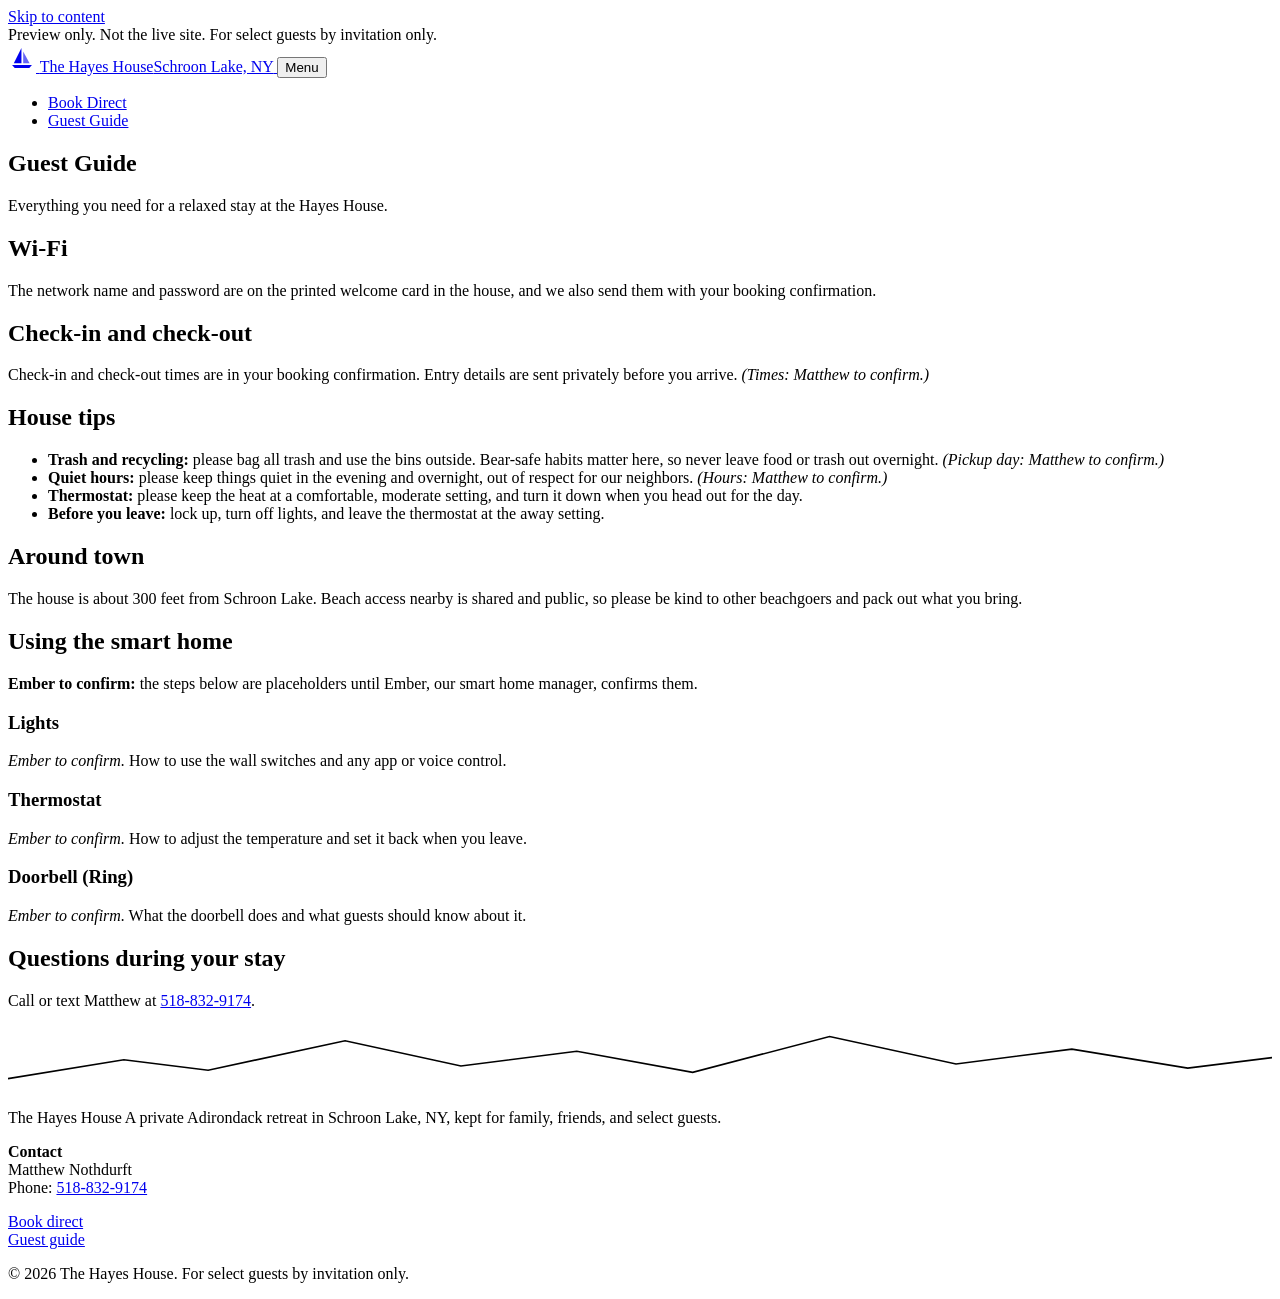
==== guide.html @ 5c08fef6 "Preview: direct booking and guest guide" ====
<!doctype html>
<html lang="en">
<head>
  <meta charset="utf-8">
  <meta name="viewport" content="width=device-width, initial-scale=1">
  <meta name="robots" content="noindex, nofollow">
  <title>Guest Guide | The Hayes House (Preview)</title>
  <meta name="description" content="Guest guide for the Hayes House.">
  <link rel="stylesheet" href="https://fonts.googleapis.com/css2?family=Cormorant+Garamond:wght@500;600;700&amp;family=Inter:wght@400;500;600&amp;display=swap">
  <link rel="stylesheet" href="css/style.css">
  <link rel="icon" href="images/favicon.svg" type="image/svg+xml">
  <script src="js/main.js" defer></script>
</head>
<body>
  <a class="skip" href="#main">Skip to content</a>
  <div class="draft-banner" role="note">Preview only. Not the live site. For select guests by invitation only.</div>
  <header class="site-header">
    <div class="wrap header-inner">
      <a href="index.html" class="logo">
        <span class="logo-mark" aria-hidden="true"><svg viewBox="0 0 48 48" width="28" height="28" focusable="false"><path d="M23 7 V33 H10 Z" fill="currentColor"/><path d="M26 13 V33 H37 Z" fill="currentColor" opacity=".6"/><path d="M7 36 H41 L36.5 41 H11.5 Z" fill="currentColor"/></svg></span>
        <span><span class="logo-name" data-site="name">The Hayes House</span><span class="logo-sub">Schroon Lake, NY</span></span>
      </a>
      <button class="nav-toggle" type="button" aria-expanded="false" aria-controls="site-nav">Menu</button>
      <nav class="site-nav" id="site-nav" aria-label="Main">
        <ul>
          <li><a href="index.html" class="nav-cta">Book Direct</a></li>
          <li><a href="guide.html">Guest Guide</a></li>
        </ul>
      </nav>
    </div>
  </header>

  
  <main id="main">
    <section class="page-hero">
      <div class="wrap">
        <h1>Guest Guide</h1>
        <p>Everything you need for a relaxed stay at the Hayes House.</p>
      </div>
    </section>
    <section class="section">
      <div class="wrap">
        <h2>Wi-Fi</h2>
        <p>The network name and password are on the printed welcome card in the house, and we also send them with your booking confirmation.</p>

        <h2>Check-in and check-out</h2>
        <p>Check-in and check-out times are in your booking confirmation. Entry details are sent privately before you arrive. <em>(Times: Matthew to confirm.)</em></p>

        <h2>House tips</h2>
        <ul>
          <li><strong>Trash and recycling:</strong> please bag all trash and use the bins outside. Bear-safe habits matter here, so never leave food or trash out overnight. <em>(Pickup day: Matthew to confirm.)</em></li>
          <li><strong>Quiet hours:</strong> please keep things quiet in the evening and overnight, out of respect for our neighbors. <em>(Hours: Matthew to confirm.)</em></li>
          <li><strong>Thermostat:</strong> please keep the heat at a comfortable, moderate setting, and turn it down when you head out for the day.</li>
          <li><strong>Before you leave:</strong> lock up, turn off lights, and leave the thermostat at the away setting.</li>
        </ul>

        <h2>Around town</h2>
        <p>The house is about 300 feet from Schroon Lake. Beach access nearby is shared and public, so please be kind to other beachgoers and pack out what you bring.</p>

        <h2>Using the smart home</h2>
        <div class="card" role="note"><p><strong>Ember to confirm:</strong> the steps below are placeholders until Ember, our smart home manager, confirms them.</p></div>
        <h3>Lights</h3>
        <p><em>Ember to confirm.</em> How to use the wall switches and any app or voice control.</p>
        <h3>Thermostat</h3>
        <p><em>Ember to confirm.</em> How to adjust the temperature and set it back when you leave.</p>
        <h3>Doorbell (Ring)</h3>
        <p><em>Ember to confirm.</em> What the doorbell does and what guests should know about it.</p>

        <h2>Questions during your stay</h2>
        <p>Call or text Matthew at <a href="tel:+15188329174">518-832-9174</a>.</p>
      </div>
    </section>
  </main>
<footer class="site-footer">
    <svg class="ridge" viewBox="0 0 1200 60" preserveAspectRatio="none" aria-hidden="true" focusable="false"><path d="M0 50 L110 32 L190 42 L320 14 L430 38 L540 24 L650 44 L780 10 L900 36 L1010 22 L1120 40 L1200 30" fill="none" stroke="currentColor" stroke-width="1.5"/></svg>
    <div class="wrap footer-grid">
      <div>
        <p><span class="logo-name" data-site="name">The Hayes House</span>
        A private Adirondack retreat in Schroon Lake, NY, kept for family, friends, and select guests.</p>
      </div>
      <div>
        <p><strong>Contact</strong><br>
        Matthew Nothdurft<br>
        Phone: <a href="tel:+15188329174">518-832-9174</a></p>
      </div>
      <div>
        <p><a href="index.html">Book direct</a><br>
        <a href="guide.html">Guest guide</a></p>
      </div>
    </div>
    <p class="wrap small">© <span data-year>2026</span> <span data-site="name">The Hayes House</span>. For select guests by invitation only.</p>
  </footer>
</body>
</html>
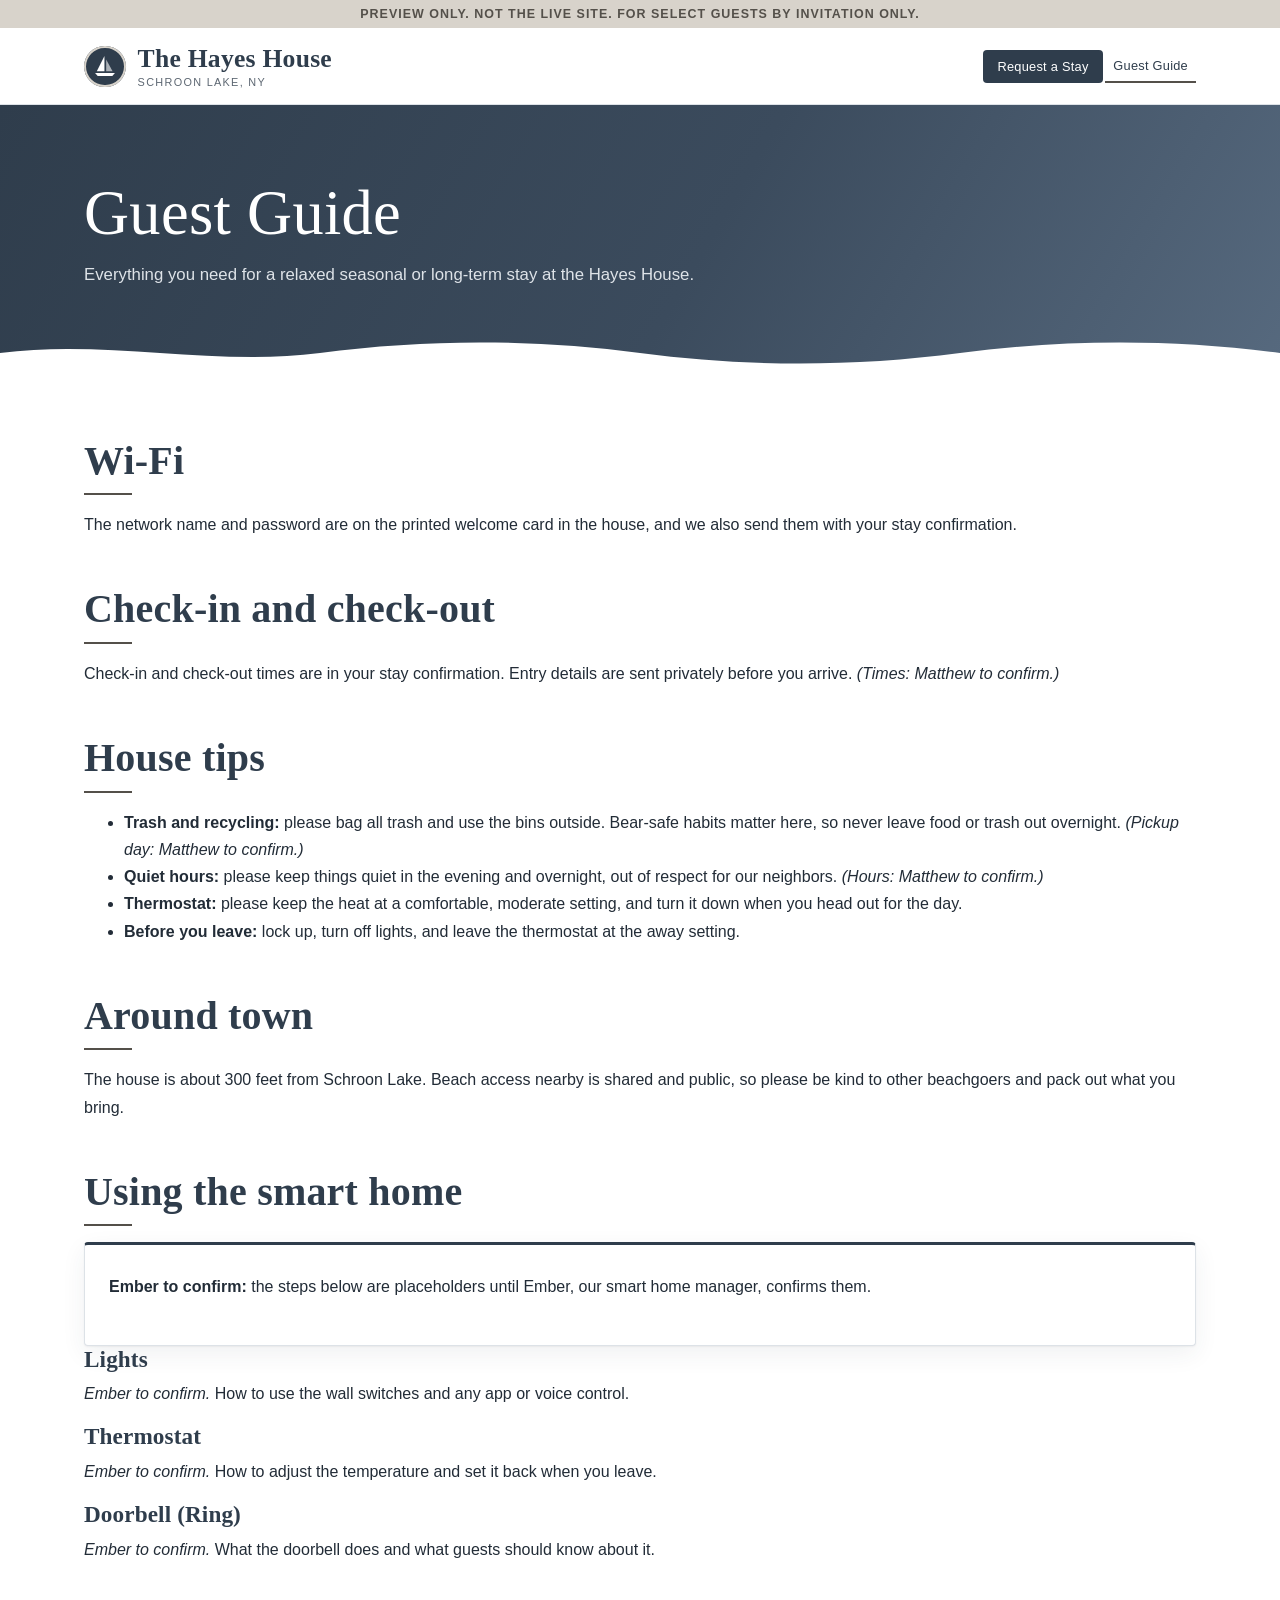
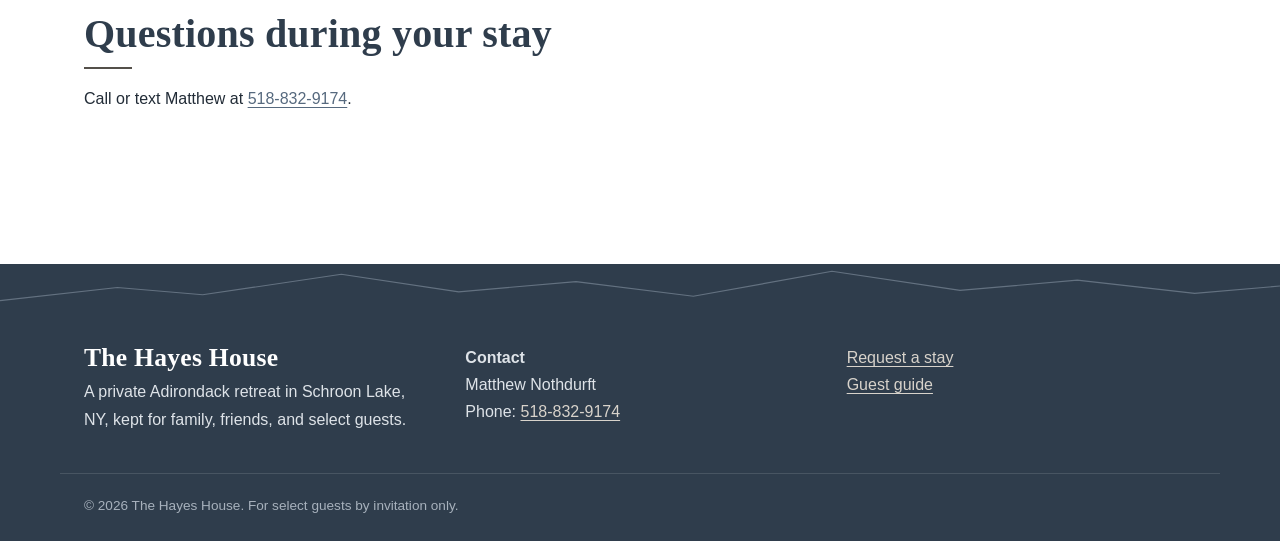
==== commit 9c2d139c: "Preview: multi-step seasonal/long-term stay request Rebuild the booking preview as a four-step reque" ====
--- a/guide.html
+++ b/guide.html
@@ -5,7 +5,7 @@
   <meta name="viewport" content="width=device-width, initial-scale=1">
   <meta name="robots" content="noindex, nofollow">
   <title>Guest Guide | The Hayes House (Preview)</title>
-  <meta name="description" content="Guest guide for the Hayes House.">
+  <meta name="description" content="Guest guide for a seasonal or long-term stay at the Hayes House.">
   <link rel="stylesheet" href="https://fonts.googleapis.com/css2?family=Cormorant+Garamond:wght@500;600;700&amp;family=Inter:wght@400;500;600&amp;display=swap">
   <link rel="stylesheet" href="css/style.css">
   <link rel="icon" href="images/favicon.svg" type="image/svg+xml">
@@ -23,28 +23,27 @@
       <button class="nav-toggle" type="button" aria-expanded="false" aria-controls="site-nav">Menu</button>
       <nav class="site-nav" id="site-nav" aria-label="Main">
         <ul>
-          <li><a href="index.html" class="nav-cta">Book Direct</a></li>
+          <li><a href="index.html" class="nav-cta">Request a Stay</a></li>
           <li><a href="guide.html">Guest Guide</a></li>
         </ul>
       </nav>
     </div>
   </header>
 
-  
   <main id="main">
     <section class="page-hero">
       <div class="wrap">
         <h1>Guest Guide</h1>
-        <p>Everything you need for a relaxed stay at the Hayes House.</p>
+        <p>Everything you need for a relaxed seasonal or long-term stay at the Hayes House.</p>
       </div>
     </section>
     <section class="section">
       <div class="wrap">
         <h2>Wi-Fi</h2>
-        <p>The network name and password are on the printed welcome card in the house, and we also send them with your booking confirmation.</p>
+        <p>The network name and password are on the printed welcome card in the house, and we also send them with your stay confirmation.</p>
 
         <h2>Check-in and check-out</h2>
-        <p>Check-in and check-out times are in your booking confirmation. Entry details are sent privately before you arrive. <em>(Times: Matthew to confirm.)</em></p>
+        <p>Check-in and check-out times are in your stay confirmation. Entry details are sent privately before you arrive. <em>(Times: Matthew to confirm.)</em></p>
 
         <h2>House tips</h2>
         <ul>
@@ -84,11 +83,11 @@
         Phone: <a href="tel:+15188329174">518-832-9174</a></p>
       </div>
       <div>
-        <p><a href="index.html">Book direct</a><br>
+        <p><a href="index.html">Request a stay</a><br>
         <a href="guide.html">Guest guide</a></p>
       </div>
     </div>
-    <p class="wrap small">© <span data-year>2026</span> <span data-site="name">The Hayes House</span>. For select guests by invitation only.</p>
+    <p class="wrap small">&copy; <span data-year>2026</span> <span data-site="name">The Hayes House</span>. For select guests by invitation only.</p>
   </footer>
 </body>
 </html>
--- a/css/style.css
+++ b/css/style.css
@@ -0,0 +1,198 @@
+/* The Hayes House: shared styles (coastal / nautical theme). Edit colors in :root. */
+:root {
+  --navy: #2f3d4c;        /* SW 6244 Naval */
+  --navy-2: #3b4b5d;
+  --steel: #56697e;       /* lighter Naval */
+  --sky: #a3b1c0;
+  --mist: #eef1f4;        /* pale Naval tint */
+  --white: #ffffff;
+  --bronze: #54504a;      /* SW 7048 Urbane Bronze */
+  --bronze-tint: #d8d3cb; /* light Urbane Bronze tint */
+  --brass: var(--bronze);
+  --brass-dark: var(--bronze);
+  --ink: #222c37;
+  --muted: #5d6772;
+  --line: #dde2e7;
+  --radius: 4px;
+  --shadow: 0 1px 2px rgba(47,61,76,.06), 0 8px 24px rgba(47,61,76,.07);
+  --max: 1160px;
+  --serif: "Cormorant Garamond", "Playfair Display", "Iowan Old Style", "Palatino Linotype", Palatino, Georgia, serif;
+  --sans: "Inter", -apple-system, BlinkMacSystemFont, "Segoe UI", Roboto, "Helvetica Neue", Arial, sans-serif;
+}
+* { box-sizing: border-box; }
+html { scroll-behavior: smooth; }
+body { margin: 0; color: var(--ink); background: var(--white); font: 400 1rem/1.7 var(--sans); -webkit-font-smoothing: antialiased; }
+h1, h2, h3 { font-family: var(--serif); font-weight: 600; line-height: 1.15; color: var(--navy); letter-spacing: .005em; }
+h1 { font-size: clamp(2.4rem, 6vw, 3.9rem); margin: 0 0 .75rem; }
+h2 { font-size: clamp(1.8rem, 3.6vw, 2.5rem); margin: 3rem 0 1rem; }
+h2::after { content: ""; display: block; width: 48px; height: 2px; background: var(--brass); margin-top: .6rem; }
+h3 { font-size: 1.45rem; margin: 0 0 .5rem; }
+p { margin: 0 0 1rem; }
+a { color: var(--steel); text-underline-offset: 3px; }
+a:hover { color: var(--navy); }
+a:focus-visible, button:focus-visible, input:focus-visible, select:focus-visible, textarea:focus-visible, summary:focus-visible {
+  outline: 2px solid var(--brass); outline-offset: 3px;
+}
+img { max-width: 100%; height: auto; display: block; }
+.wrap { max-width: var(--max); margin: 0 auto; padding: 0 1.5rem; }
+.section { padding: 4.5rem 0; }
+.section > .wrap > h2:first-child { margin-top: 0; }
+.section.alt { background: var(--mist); }
+.lead { font-size: 1.15rem; color: var(--muted); max-width: 46rem; }
+.small { font-size: .85rem; color: var(--muted); }
+
+.skip { position: absolute; left: -999px; top: 0; background: #fff; padding: .5rem 1rem; z-index: 100; }
+.skip:focus { left: 1rem; }
+
+/* Placeholder callouts, intentionally obvious */
+.ph { display: inline; background: #fff7e6; color: #5a4214; border: 1px solid #e3c98f; border-left: 4px solid var(--brass-dark);
+  padding: .1rem .5rem; border-radius: 2px; font: 500 .9em/1.6 var(--sans); box-decoration-break: clone; -webkit-box-decoration-break: clone; }
+.ph::before { content: "PLACEHOLDER · "; font-weight: 700; letter-spacing: .06em; font-size: .85em; color: #8a5a00; }
+.ph.confirm { background: #eceff3; border-color: #b5c0cc; border-left-color: var(--steel); color: var(--navy); }
+.ph.confirm::before { content: "WORDING TO CONFIRM · "; color: var(--steel); }
+.draft-banner { background: var(--bronze-tint); color: var(--bronze); text-align: center; font: 600 .78rem var(--sans); letter-spacing: .08em; text-transform: uppercase; padding: .45rem 1rem; }
+
+/* Header */
+.site-header { background: rgba(255,255,255,.96); backdrop-filter: blur(6px); border-bottom: 1px solid var(--line); position: sticky; top: 0; z-index: 50; }
+.header-inner { position: relative; display: flex; align-items: center; justify-content: space-between; gap: 1rem; min-height: 4.75rem; }
+.logo { display: flex; align-items: center; gap: .75rem; color: var(--navy); text-decoration: none; }
+.logo:hover { color: var(--navy); }
+.logo-mark { width: 2.6rem; height: 2.6rem; border-radius: 50%; background: var(--navy); color: var(--white); display: grid; place-items: center; box-shadow: inset 0 0 0 2px var(--bronze-tint); }
+.logo-name { font: 600 1.6rem/1.1 var(--serif); letter-spacing: .01em; display: block; }
+.logo-sub { font: 500 .68rem var(--sans); letter-spacing: .12em; text-transform: uppercase; color: var(--muted); display: block; margin-top: .15rem; }
+.nav-toggle { display: none; background: transparent; border: 1px solid var(--navy); color: var(--navy); border-radius: var(--radius); padding: .45rem .9rem; font: 600 .8rem var(--sans); letter-spacing: .1em; text-transform: uppercase; cursor: pointer; }
+.site-nav ul { list-style: none; display: flex; flex-wrap: nowrap; align-items: center; gap: .15rem; margin: 0; padding: 0; }
+.site-nav a { color: var(--navy); text-decoration: none; padding: .5rem .5rem; font: 500 .8rem var(--sans); letter-spacing: .02em; white-space: nowrap; display: block; border-bottom: 2px solid transparent; }
+.site-nav a:hover { color: var(--steel); }
+.site-nav a[aria-current="page"] { border-bottom-color: var(--brass); }
+.site-nav a.nav-cta { background: var(--navy); color: var(--white); border-radius: var(--radius); padding: .55rem .9rem; margin-left: .3rem; border-bottom: 0; }
+.site-nav a.nav-cta:hover { background: var(--steel); color: var(--white); }
+@media (max-width: 1180px) {
+  .nav-toggle { display: block; }
+  .site-nav { display: none; position: absolute; left: 0; right: 0; top: 100%; background: var(--white); border-bottom: 1px solid var(--line); box-shadow: var(--shadow); padding: .75rem 1.5rem 1.25rem; }
+  .site-nav.open { display: block; }
+  .site-nav ul { flex-direction: column; align-items: stretch; flex-wrap: wrap; }
+  .site-nav a.nav-cta { margin: .5rem 0 0; text-align: center; }
+}
+
+/* Hero: framed house photo over a muted lake background */
+.hero { color: var(--white); padding: 4.5rem 0 5.5rem; position: relative;
+  background: linear-gradient(100deg, rgba(47,61,76,.8) 0%, rgba(47,61,76,.5) 45%, rgba(47,61,76,.3) 100%), url("../images/lake-shoreline-soft.jpg") 50% 40%/cover no-repeat;
+  background-color: var(--navy); }
+.hero .wrap { width: 100%; }
+.hero-grid { display: grid; grid-template-columns: minmax(0, 5fr) minmax(0, 7fr); align-items: center; }
+.hero-panel { position: relative; z-index: 2; grid-column: 1; grid-row: 1; justify-self: end; margin-right: -3.5rem; max-width: 25rem; background: rgba(47,61,76,.9); -webkit-backdrop-filter: blur(6px); backdrop-filter: blur(6px); padding: 1.4rem 1.6rem 1.5rem; border-radius: var(--radius); border-left: 3px solid var(--bronze-tint); box-shadow: 0 12px 32px rgba(20,28,36,.35); }
+.hero-photo { grid-column: 2; grid-row: 1; margin: 0; padding: 8px; background: var(--bronze-tint); border-radius: 6px; box-shadow: 0 2px 6px rgba(20,28,36,.25), 0 24px 48px rgba(20,28,36,.45); }
+.hero-photo img { display: block; width: 100%; aspect-ratio: 3/2; object-fit: cover; object-position: 50% 20%; border-radius: 3px; }
+.hero h1 { color: var(--white); font-weight: 500; font-size: clamp(1.8rem, 4vw, 2.5rem); margin: 0 0 .4rem; }
+.hero p { font-size: .98rem; max-width: 28rem; color: #e9edf1; margin: 0 0 .4rem; }
+.hero .btn-row { margin-top: .9rem; gap: .6rem; }
+.hero .btn { padding: .6rem 1rem; font-size: .72rem; }
+@media (max-width: 860px) {
+  .hero { padding: 2rem 0 4.5rem; background-image: linear-gradient(to bottom, rgba(47,61,76,.3) 0%, rgba(47,61,76,.65) 60%, rgba(47,61,76,.85) 100%), url("../images/lake-shoreline-soft-800.jpg"); background-position: center, 50% 30%; }
+  .hero-grid { grid-template-columns: 1fr; }
+  .hero-photo { grid-column: 1; grid-row: 1; padding: 6px; }
+  .hero-panel { grid-column: 1; grid-row: 2; justify-self: stretch; margin: -2.25rem .6rem 0; max-width: none; padding: 1.1rem 1.1rem 1.2rem; }
+  .hero .btn-row { gap: .5rem; }
+  .hero .btn { padding: .6rem .85rem; }
+}
+.hero .small { color: #e9edf1; }
+.page-hero { background: linear-gradient(120deg, var(--navy) 0%, var(--navy-2) 55%, var(--steel) 100%); color: var(--white); padding: 4.5rem 0 4.75rem; position: relative; }
+.page-hero h1 { color: var(--white); font-weight: 500; }
+.page-hero p { margin: 0; color: #dee3e8; max-width: 44rem; font-size: 1.05rem; }
+/* wave divider under page heroes */
+.hero::after, .page-hero::after { content: ""; position: absolute; left: 0; right: 0; bottom: -1px; height: 28px;
+  background: url("data:image/svg+xml,%3Csvg xmlns='http://www.w3.org/2000/svg' viewBox='0 0 1200 28' preserveAspectRatio='none'%3E%3Cpath d='M0 14 C100 0 200 28 300 14 S500 0 600 14 S800 28 900 14 S1100 0 1200 14 V28 H0 Z' fill='%23ffffff'/%3E%3C/svg%3E") center/100% 100% no-repeat; }
+
+/* Buttons */
+.btn { display: inline-block; background: var(--navy); color: var(--white); text-decoration: none; padding: .9rem 1.6rem; border-radius: var(--radius); font: 600 .82rem var(--sans); letter-spacing: .1em; text-transform: uppercase; border: 1px solid var(--navy); cursor: pointer; transition: background .2s, color .2s; }
+.btn:hover { background: var(--steel); border-color: var(--steel); color: var(--white); }
+.hero .btn { background: var(--bronze-tint); border-color: var(--bronze-tint); color: var(--navy); }
+.hero .btn:hover { background: var(--white); border-color: var(--white); }
+.btn.secondary, .hero .btn.secondary { background: transparent; border-color: currentColor; color: inherit; }
+.btn.secondary:hover { background: var(--navy); color: var(--white); }
+.hero .btn.secondary:hover { background: var(--white); color: var(--navy); }
+.btn-row { display: flex; flex-wrap: wrap; gap: .9rem; margin-top: 2rem; }
+
+/* Cards & grids */
+.grid { display: grid; gap: 1.5rem; grid-template-columns: repeat(auto-fit, minmax(240px, 1fr)); }
+.card { background: var(--white); border: 1px solid var(--line); border-top: 3px solid var(--navy); border-radius: var(--radius); padding: 1.75rem 1.5rem; box-shadow: var(--shadow); }
+.card.steel { border-top-color: var(--steel); }
+.card.wood { border-top-color: var(--brass); }
+
+/* Gallery */
+.gallery { display: grid; gap: 1.25rem; grid-template-columns: repeat(auto-fill, minmax(240px, 1fr)); }
+.gallery.three { grid-template-columns: repeat(auto-fit, minmax(240px, 1fr)); }
+.gallery figure { margin: 0; background: var(--white); border-radius: var(--radius); overflow: hidden; border: 1px solid var(--line); box-shadow: var(--shadow); }
+.gallery img { aspect-ratio: 4/3; object-fit: cover; width: 100%; }
+.gallery figcaption { padding: .75rem 1rem; font: 500 .9rem var(--sans); color: var(--navy); }
+
+/* Photos */
+.feature-photo { margin: 1.5rem 0 2rem; border-radius: var(--radius); overflow: hidden; border: 1px solid var(--line); box-shadow: var(--shadow); background: var(--white); }
+.feature-photo img { width: 100%; aspect-ratio: 16/9; object-fit: cover; object-position: 50% 35%; }
+.feature-photo figcaption, .photo-pair figcaption { padding: .75rem 1rem; font: 500 .9rem var(--sans); color: var(--navy); }
+.photo-pair { display: grid; gap: 1.25rem; grid-template-columns: repeat(auto-fit, minmax(260px, 1fr)); margin: 1.5rem 0 2rem; }
+.photo-pair figure { margin: 0; background: var(--white); border-radius: var(--radius); overflow: hidden; border: 1px solid var(--line); box-shadow: var(--shadow); }
+.photo-pair img { width: 100%; aspect-ratio: 4/3; object-fit: cover; }
+
+/* Tables */
+.table-wrap { overflow-x: auto; box-shadow: var(--shadow); border-radius: var(--radius); }
+table { border-collapse: collapse; width: 100%; background: var(--white); }
+caption { text-align: left; font: 600 .8rem var(--sans); letter-spacing: .08em; text-transform: uppercase; color: var(--muted); padding: 0 0 .75rem; background: var(--white); }
+th, td { padding: .9rem 1.1rem; border-bottom: 1px solid var(--line); text-align: left; vertical-align: top; }
+thead th { background: var(--navy); color: var(--white); font: 600 .78rem var(--sans); letter-spacing: .08em; text-transform: uppercase; }
+tbody th { font-weight: 600; color: var(--navy); width: 32%; background: #f7f8fa; }
+tr.blocked td { background: var(--mist); }
+
+/* Calendar placeholder */
+.embed-ph { border: 1px solid #b5c0cc; border-left: 4px solid var(--steel); border-radius: var(--radius); background: var(--mist); padding: 2.75rem 1.5rem; text-align: center; color: var(--navy); }
+
+/* FAQ */
+details.faq { background: var(--white); border: 1px solid var(--line); border-radius: var(--radius); padding: 1.1rem 1.4rem; margin-bottom: .75rem; box-shadow: 0 1px 2px rgba(47,61,76,.05); }
+details.faq[open] { border-left: 3px solid var(--brass); }
+details.faq summary { cursor: pointer; font: 600 1.3rem var(--serif); color: var(--navy); }
+details.faq p { margin: .75rem 0 0; }
+
+/* Forms */
+form.inquiry { display: grid; gap: 1.1rem; background: var(--white); padding: 2rem; border-radius: var(--radius); border: 1px solid var(--line); box-shadow: var(--shadow); max-width: 42rem; }
+.form-row { display: grid; gap: 1.1rem; grid-template-columns: repeat(auto-fit, minmax(180px, 1fr)); }
+label { font: 600 .78rem var(--sans); letter-spacing: .08em; text-transform: uppercase; color: var(--navy); display: block; margin-bottom: .35rem; }
+input, select, textarea { width: 100%; padding: .75rem .85rem; border: 1px solid #c9d0d8; border-radius: var(--radius); font: 1rem var(--sans); background: #fcfcfd; color: var(--ink); }
+input:focus, select:focus, textarea:focus { border-color: var(--steel); }
+.form-note { background: #fff7e6; border: 1px solid #e3c98f; border-left: 4px solid var(--brass-dark); color: #5a4214; padding: .85rem 1rem; border-radius: 2px; font-size: .92rem; margin: 0; }
+#form-status { font-weight: 600; color: var(--navy); }
+
+ul.checks { padding-left: 1.2rem; }
+ul.checks li { margin: .4rem 0; }
+ul.checks li::marker { color: var(--brass-dark); }
+
+/* Footer */
+.site-footer { background: var(--navy); color: #dee3e8; padding: 0 0 1.5rem; margin-top: 4rem; }
+.site-footer .ridge { display: block; width: 100%; height: 44px; color: var(--sky); opacity: .45; margin-bottom: 2.25rem; }
+.site-footer a { color: var(--bronze-tint); }
+.site-footer a:hover { color: var(--white); }
+.site-footer .logo-name { color: var(--white); margin-bottom: .4rem; }
+.site-footer .small { color: #a7b1bc; border-top: 1px solid rgba(255,255,255,.12); padding-top: 1.25rem; margin-top: 1.5rem; }
+.footer-grid { display: grid; gap: 2rem; grid-template-columns: repeat(auto-fit, minmax(220px, 1fr)); }
+
+@media (prefers-reduced-motion: reduce) { html { scroll-behavior: auto; } .btn { transition: none; } }
+
+
+/* Multi-step stay request wizard */
+.wizard-progress { display: flex; gap: .5rem; margin-bottom: .75rem; }
+.wizard-dot { width: 2rem; height: .35rem; border-radius: 999px; background: var(--line); }
+.wizard-dot.is-active, .wizard-dot.is-done { background: var(--navy); }
+.wizard-step-label { margin: 0 0 1rem; font: 600 .78rem var(--sans); letter-spacing: .08em; text-transform: uppercase; color: var(--muted); }
+.wizard-step h3 { margin-top: 0; }
+.wizard-step[hidden] { display: none !important; }
+.wizard-nav { margin-top: .25rem; }
+.pet-field { border: 0; padding: 0; margin: 0; }
+.pet-field legend { font: 600 .78rem var(--sans); letter-spacing: .08em; text-transform: uppercase; color: var(--navy); margin-bottom: .35rem; }
+.radio-inline { display: inline-flex; align-items: center; gap: .4rem; margin-right: 1.25rem; font: 500 1rem var(--sans); letter-spacing: 0; text-transform: none; color: var(--ink); }
+.radio-inline input { width: auto; margin: 0; }
+.review-card { background: var(--mist); border: 1px solid var(--line); border-radius: var(--radius); padding: 1rem 1.15rem; margin: .5rem 0 1rem; }
+.review-card h4 { margin: 0 0 .6rem; font: 600 1.05rem var(--serif); color: var(--navy); }
+.review-card ul { margin: 0; padding-left: 1.1rem; }
+.review-card li { margin: .25rem 0; }
+.notice-box { border-top-color: var(--bronze); background: #fffaf3; }
+.notice-box p:last-child { margin-bottom: 0; }
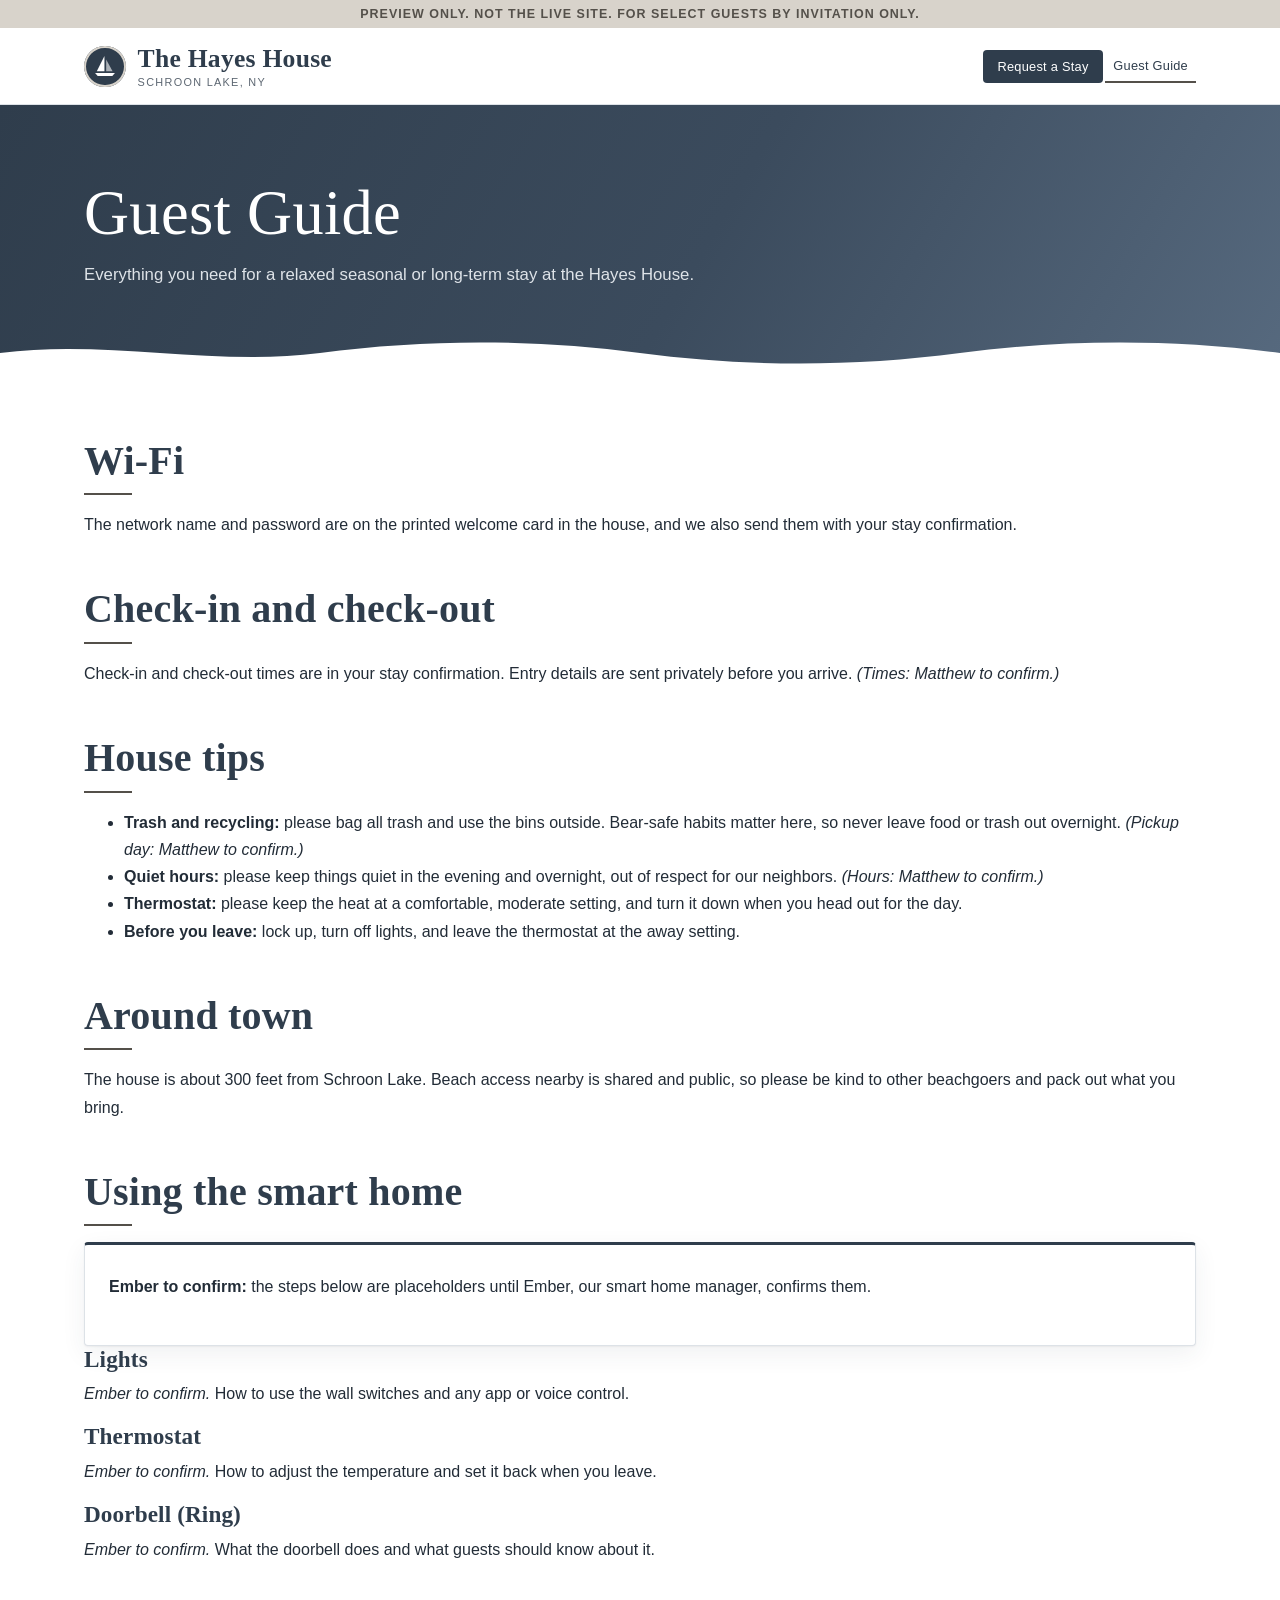
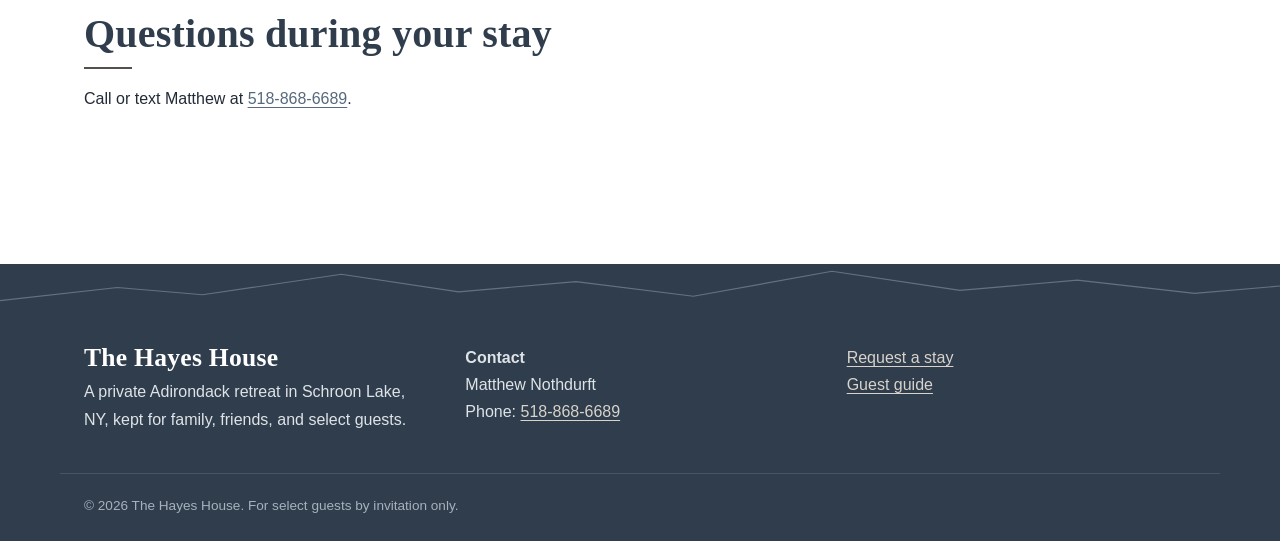
==== commit 6c3db2ca: "Replace the public contact number with the assistant line. Swap 518-832-9174 for 518-868-6689 in inq" ====
--- a/guide.html
+++ b/guide.html
@@ -66,7 +66,7 @@
         <p><em>Ember to confirm.</em> What the doorbell does and what guests should know about it.</p>
 
         <h2>Questions during your stay</h2>
-        <p>Call or text Matthew at <a href="tel:+15188329174">518-832-9174</a>.</p>
+        <p>Call or text Matthew at <a href="tel:+15188686689">518-868-6689</a>.</p>
       </div>
     </section>
   </main>
@@ -80,7 +80,7 @@
       <div>
         <p><strong>Contact</strong><br>
         Matthew Nothdurft<br>
-        Phone: <a href="tel:+15188329174">518-832-9174</a></p>
+        Phone: <a href="tel:+15188686689">518-868-6689</a></p>
       </div>
       <div>
         <p><a href="index.html">Request a stay</a><br>
--- a/css/style.css
+++ b/css/style.css
@@ -178,6 +178,9 @@
 @media (prefers-reduced-motion: reduce) { html { scroll-behavior: auto; } .btn { transition: none; } }
 
 
+
+/* Respect the hidden attribute even on .btn */
+.btn[hidden], button[hidden] { display: none !important; }
 /* Multi-step stay request wizard */
 .wizard-progress { display: flex; gap: .5rem; margin-bottom: .75rem; }
 .wizard-dot { width: 2rem; height: .35rem; border-radius: 999px; background: var(--line); }
